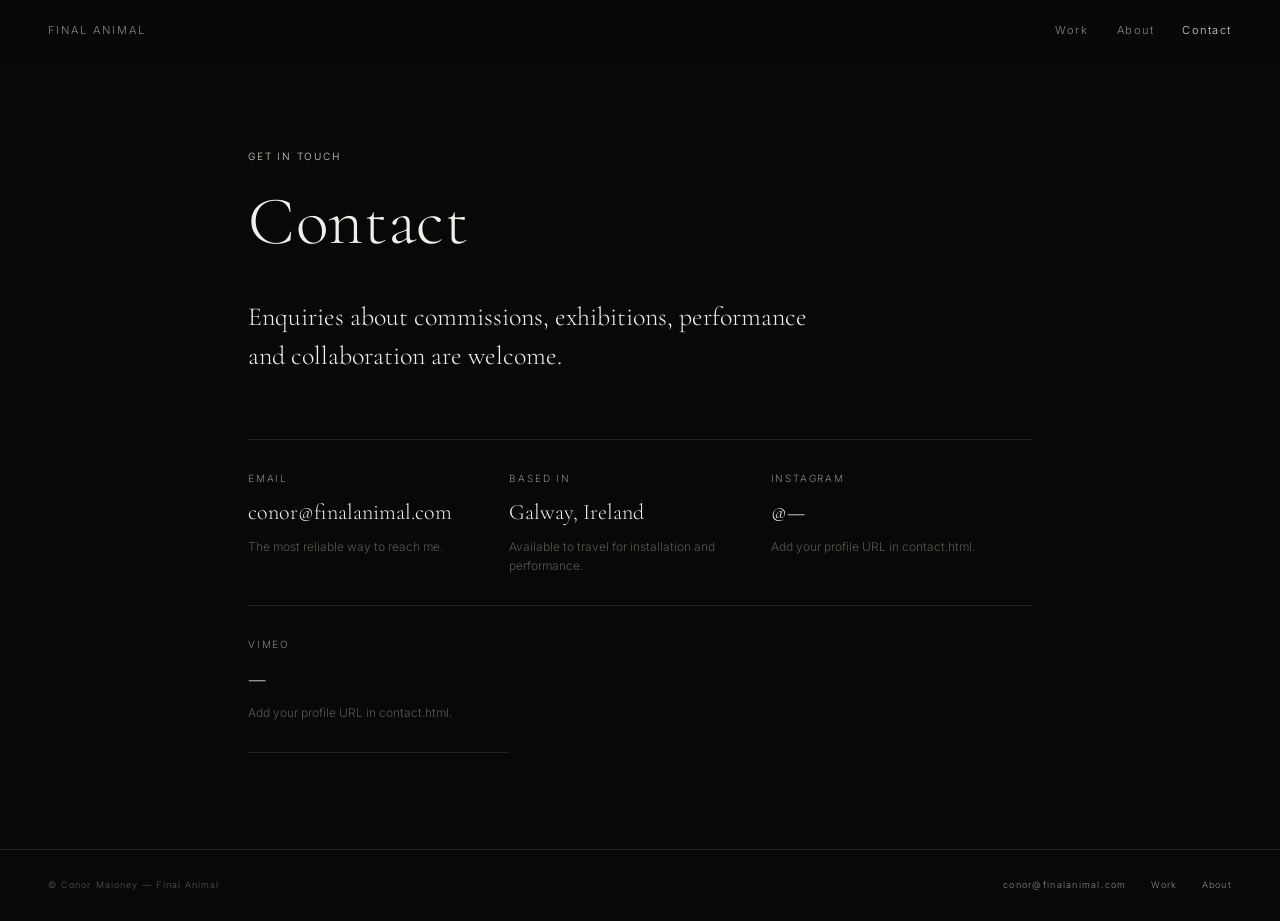
==== contact.html @ deb29ecb "Add About, Contact and 404 pages; correct README The nav on index.html and work.html has always link" ====
<!DOCTYPE html>
<html lang="en">
<head>
  <meta charset="UTF-8">
  <meta name="viewport" content="width=device-width, initial-scale=1.0">
  <title>Contact — Final Animal</title>
  <meta name="description" content="Contact Conor Maloney — Final Animal. Enquiries about commissions, exhibitions, performance and collaboration.">
  <link rel="preconnect" href="https://fonts.googleapis.com">
  <link rel="preconnect" href="https://fonts.gstatic.com" crossorigin>
  <link href="https://fonts.googleapis.com/css2?family=Cormorant+Garamond:ital,wght@0,300;0,400;1,300&family=Inter:wght@300;400;500;600&display=swap" rel="stylesheet">
  <link rel="stylesheet" href="style.css">
  <style>
    body { min-height: 100vh; overflow-x: hidden; }

    /* ── NAV ── */
    .nav {
      position: fixed;
      top: 0; left: 0; right: 0;
      z-index: 100;
      display: flex;
      align-items: center;
      justify-content: space-between;
      padding: 22px 48px;
      background: linear-gradient(to bottom, rgba(8,8,8,.95) 0%, rgba(8,8,8,0) 100%);
      pointer-events: none;
    }

    .nav-logo {
      font-family: var(--sans);
      font-size: 11px;
      letter-spacing: .18em;
      color: var(--accent-dim);
      pointer-events: all;
      transition: color .3s;
    }
    .nav-logo:hover { color: var(--accent); }

    .nav-links {
      display: flex;
      gap: 28px;
      pointer-events: all;
    }
    .nav-links a {
      font-family: var(--sans);
      font-size: 11px;
      letter-spacing: .14em;
      color: var(--accent-dim);
      transition: color .3s;
    }
    .nav-links a:hover, .nav-links a.active { color: var(--accent); }

    /* ── PAGE ── */
    .page {
      max-width: 880px;
      margin: 0 auto;
      padding: 148px 48px 96px;
    }

    .eyebrow {
      font-family: var(--sans);
      font-size: 10px;
      letter-spacing: .18em;
      color: var(--accent);
      margin-bottom: 22px;
    }

    .page-title {
      font-family: var(--display);
      font-size: clamp(40px, 6vw, 68px);
      font-weight: 300;
      line-height: 1.05;
      letter-spacing: .01em;
      margin-bottom: 40px;
    }

    .lede {
      font-family: var(--display);
      font-size: clamp(20px, 2.4vw, 26px);
      font-weight: 300;
      line-height: 1.5;
      color: var(--text);
      max-width: 600px;
      margin-bottom: 64px;
    }

    /* ── CONTACT BLOCKS ── */
    .contact-grid {
      display: grid;
      grid-template-columns: repeat(auto-fit, minmax(260px, 1fr));
      gap: 0;
      border-top: 0.5px solid var(--border);
    }

    .contact-block {
      padding: 30px 0;
      border-bottom: 0.5px solid var(--border);
      padding-right: 40px;
    }

    .contact-label {
      font-family: var(--sans);
      font-size: 10px;
      letter-spacing: .18em;
      color: var(--accent-dim);
      margin-bottom: 12px;
    }

    .contact-value {
      font-family: var(--display);
      font-size: 22px;
      font-weight: 300;
      color: var(--text);
      line-height: 1.35;
      transition: color .3s;
      display: inline-block;
      border-bottom: 0.5px solid transparent;
    }
    a.contact-value:hover {
      color: var(--accent);
      border-bottom-color: var(--accent);
    }

    .contact-note {
      font-family: var(--sans);
      font-size: 12px;
      line-height: 1.6;
      color: var(--text-faint);
      margin-top: 8px;
    }

    @media (max-width: 560px) {
      .page { padding: 128px 24px 72px; }
      .contact-block { padding-right: 0; }
    }

    /* ── FOOTER ── */
    .footer {
      border-top: 0.5px solid var(--border);
      padding: 28px 48px;
      display: flex;
      justify-content: space-between;
      align-items: center;
      gap: 16px;
      flex-wrap: wrap;
    }
    .footer-copy {
      font-family: var(--sans);
      font-size: 9px;
      letter-spacing: .12em;
      color: var(--text-faint);
    }
    .footer-links {
      display: flex;
      gap: 24px;
    }
    .footer-links a {
      font-family: var(--sans);
      font-size: 9px;
      letter-spacing: .14em;
      color: var(--accent-dim);
      transition: color .3s;
    }
    .footer-links a:hover { color: var(--accent); }
  </style>
</head>
<body>

<nav class="nav">
  <a href="index.html" class="nav-logo">FINAL ANIMAL</a>
  <div class="nav-links">
    <a href="work.html">Work</a>
    <a href="about.html">About</a>
    <a href="contact.html" class="active">Contact</a>
  </div>
</nav>

<main class="page">
  <div class="eyebrow">GET IN TOUCH</div>
  <h1 class="page-title">Contact</h1>

  <p class="lede">
    Enquiries about commissions, exhibitions, performance and collaboration are welcome.
  </p>

  <div class="contact-grid">

    <div class="contact-block">
      <div class="contact-label">EMAIL</div>
      <a class="contact-value" href="mailto:conor@finalanimal.com">conor@finalanimal.com</a>
      <div class="contact-note">The most reliable way to reach me.</div>
    </div>

    <div class="contact-block">
      <div class="contact-label">BASED IN</div>
      <div class="contact-value">Galway, Ireland</div>
      <div class="contact-note">Available to travel for installation and performance.</div>
    </div>

    <!--
      SOCIAL LINKS — replace the href values below with your real profile URLs.
      They are intentionally left pointing at the site root rather than guessed,
      so nothing links somewhere wrong. Delete either block if you don't use it.
    -->
    <div class="contact-block">
      <div class="contact-label">INSTAGRAM</div>
      <a class="contact-value" href="#">@—</a>
      <div class="contact-note">Add your profile URL in contact.html.</div>
    </div>

    <div class="contact-block">
      <div class="contact-label">VIMEO</div>
      <a class="contact-value" href="#">—</a>
      <div class="contact-note">Add your profile URL in contact.html.</div>
    </div>

  </div>
</main>

<footer class="footer">
  <div class="footer-copy">© Conor Maloney — Final Animal</div>
  <div class="footer-links">
    <a href="mailto:conor@finalanimal.com">conor@finalanimal.com</a>
    <a href="work.html">Work</a>
    <a href="about.html">About</a>
  </div>
</footer>

</body>
</html>
---- style.css ----
:root {
  --bg:         #080808;
  --bg2:        #0d0d0d;
  --bg3:        #141414;
  --accent:     #d8d4c8;
  --accent-dim: #8b877d;
  --accent-faint: rgba(216,212,200,.08);
  --text:       #f2efe7;
  --text-dim:   #aaa59a;
  --text-faint: #5b574f;
  --border:     rgba(242,239,231,.12);
  --border-hover: rgba(242,239,231,.32);
  --display:    'Cormorant Garamond', Georgia, serif;
  --sans:       'Inter', Arial, sans-serif;
}

*, *::before, *::after { box-sizing: border-box; margin: 0; padding: 0; }

html { font-size: 16px; -webkit-font-smoothing: antialiased; }

body {
  background: var(--bg);
  color: var(--text);
  font-family: var(--display);
  font-weight: 300;
  line-height: 1.6;
}

a { color: inherit; text-decoration: none; }

::selection { background: rgba(242,239,231,.18); color: var(--text); }

::-webkit-scrollbar { width: 4px; }
::-webkit-scrollbar-track { background: var(--bg); }
::-webkit-scrollbar-thumb { background: var(--accent-dim); border-radius: 2px; }
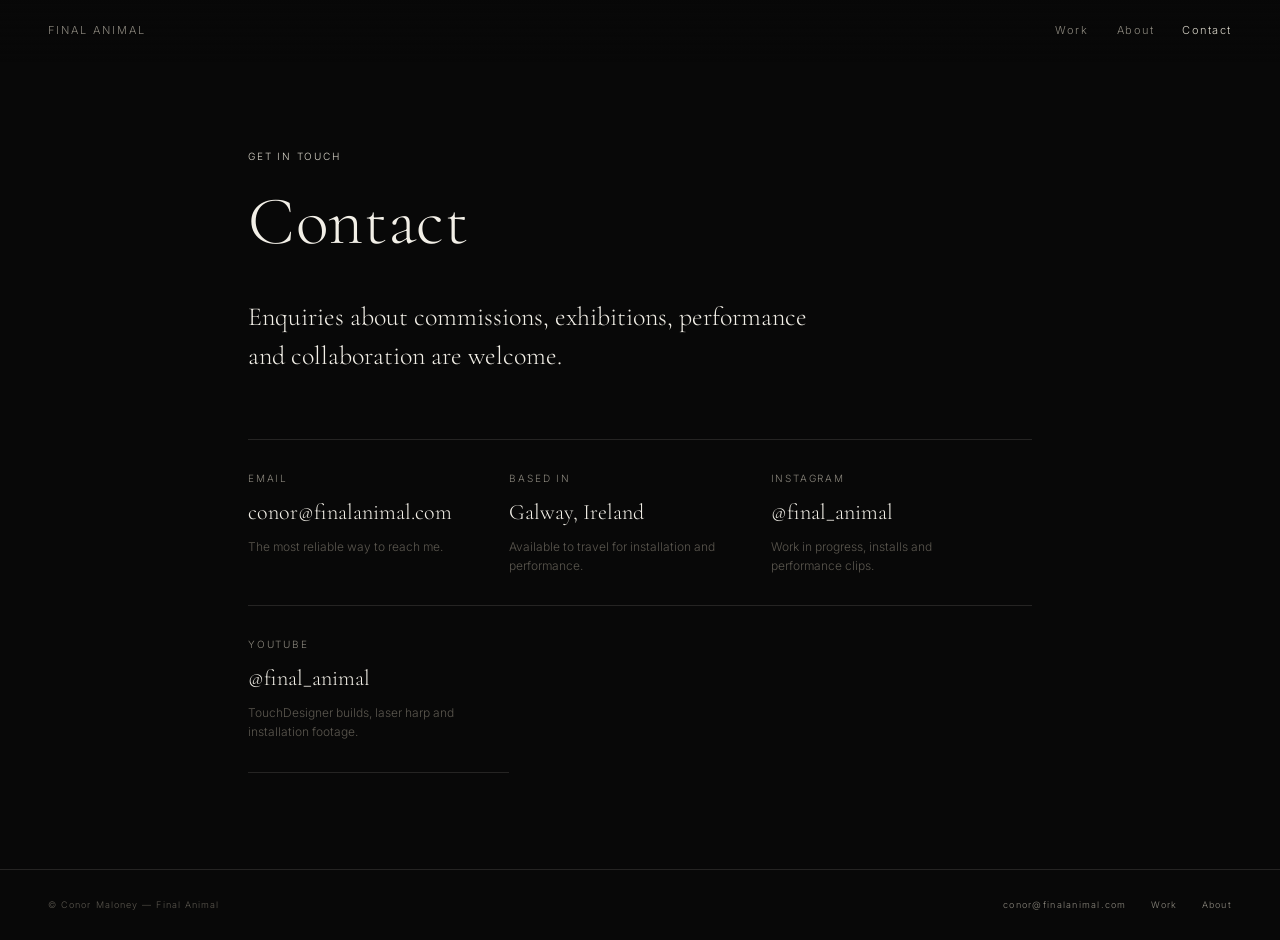
==== commit 68caffc6: "Fix tile duplication and add real social links The compilation still moves to SYNAESTHESIA (its perf" ====
--- a/contact.html
+++ b/contact.html
@@ -196,21 +196,16 @@
       <div class="contact-note">Available to travel for installation and performance.</div>
     </div>
 
-    <!--
-      SOCIAL LINKS — replace the href values below with your real profile URLs.
-      They are intentionally left pointing at the site root rather than guessed,
-      so nothing links somewhere wrong. Delete either block if you don't use it.
-    -->
     <div class="contact-block">
       <div class="contact-label">INSTAGRAM</div>
-      <a class="contact-value" href="#">@—</a>
-      <div class="contact-note">Add your profile URL in contact.html.</div>
-    </div>
-
-    <div class="contact-block">
-      <div class="contact-label">VIMEO</div>
-      <a class="contact-value" href="#">—</a>
-      <div class="contact-note">Add your profile URL in contact.html.</div>
+      <a class="contact-value" href="https://www.instagram.com/final_animal/" target="_blank" rel="noopener">@final_animal</a>
+      <div class="contact-note">Work in progress, installs and performance clips.</div>
+    </div>
+
+    <div class="contact-block">
+      <div class="contact-label">YOUTUBE</div>
+      <a class="contact-value" href="https://www.youtube.com/@final_animal" target="_blank" rel="noopener">@final_animal</a>
+      <div class="contact-note">TouchDesigner builds, laser harp and installation footage.</div>
     </div>
 
   </div>
